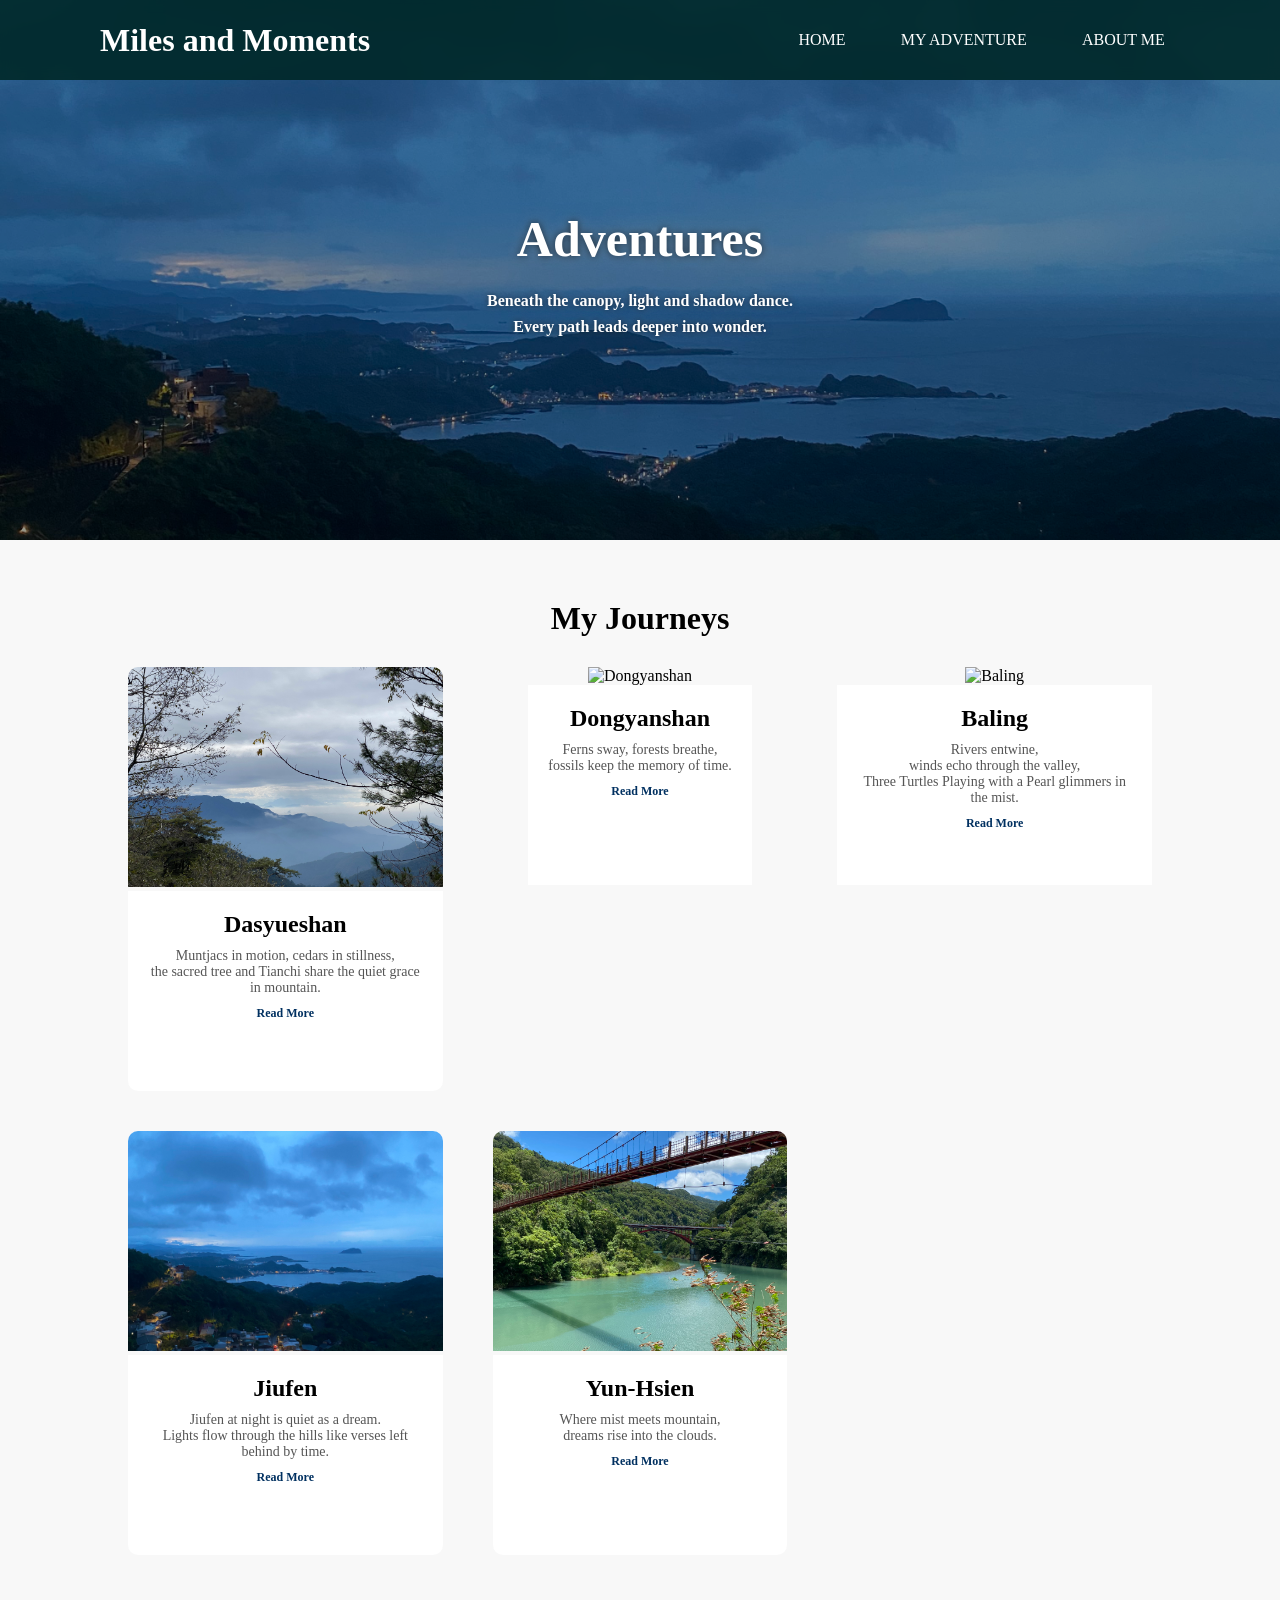
==== adventure.html @ c8caebe2 "initial commit" ====
<!DOCTYPE html>
<html lang="en">
<head>
    <meta charset="UTF-8">
    <meta name="viewport" content="width=device-width, initial-scale=1.0">
    <title>Miles and Moments</title>
    <link rel="stylesheet" href="style.css">
</head>
<body>
    <header>
    <h1>Miles and Moments</h1>
    <nav>
    <ul>
        <li><a href=index.html>HOME</a></li>
        <li><a href=adventure.html>MY ADVENTURE</a></li>
        <li><a href=about_me.html>ABOUT ME</a></li>
    </ul>
    </nav>
    </header>
    <main>
        <section class="adventure-hero", id="adventure-hero">
        <div class="bg-layer" id="bg1"></div>
        <div class="bg-layer" id="bg2"></div>
        <h2><strong>Adventures</strong></h2>
        <p><strong>
        Beneath the canopy, light and shadow dance.<br>
        Every path leads deeper into wonder.
        </strong></p>
        </section>

        <script>
        const hero = document.getElementById("adventure-hero");
        const images = [
        "image/2025-07-Jiufen-Wulai/IMG_1276.jpg",
        "image/2025-07-Jiufen-Wulai/IMG_1334.jpg",
        "image/2025-07-Jiufen-Wulai/IMG_1338.jpg",
        "image/NTOU/IMG_1942.jpg",
        "image/NTOU/IMG_8202.jpg",
        "image/2025-01-Dasyueshan/IMG_9898.jpg",
        "image/2025-01-Dasyueshan/IMG_9907.jpg",
        "image/2025-01-Dasyueshan/IMG_9917.jpg"
        ];

        const bg1 = document.getElementById("bg1");
        const bg2 = document.getElementById("bg2");

        let index = 0;
        let showingBg1 = true;

        bg1.style.backgroundImage = `url(${images[index]})`;

        setInterval(() => {
        index = (index + 1) % images.length;
        const nextImage = `url(${images[index]})`;

        if (showingBg1) {
            bg2.style.backgroundImage = nextImage;
            bg2.style.opacity = 1;
            bg1.style.opacity = 0;
        } else {
            bg1.style.backgroundImage = nextImage;
            bg1.style.opacity = 1;
            bg2.style.opacity = 0;
        }

        showingBg1 = !showingBg1;
        }, 4000);
        </script>

        <section class="adventure-gallery">
        <h2>My Journeys</h2>
        <div class="trip-grid">
            <!-- 1-1 -->
            <div class="trip-card">
                <img src="image/2025-01-Dasyueshan/IMG_0025.jpg" alt="Dasyueshan">
                <div class="trip-info">
                    <h3>Dasyueshan</h3>
                    <p>Muntjacs in motion, cedars in stillness, <br>
                    the sacred tree and Tianchi share the quiet grace in mountain.</p>
                    <a href="dasyueshan.html" class="read-more"><strong>Read More</strong></a>
                </div>
            </div>
            <!-- 1-2 -->
            <div class="trip-card">
                <img src="image\2025-04-Dongyanshan\IMG_0519.JPG" alt="Dongyanshan">
                <div class="trip-info">
                    <h3>Dongyanshan</h3>
                    <p>Ferns sway, forests breathe,<br>
                    fossils keep the memory of time.</p>
                    <a href="dongyanshan.html" class="read-more"><strong>Read More</strong></a>
                </div>
            </div>
            <!-- 1-3 -->
            <div class="trip-card">
                <img src="image\2025-05-Baling\IMG_0766.JPG" alt="Baling">
                <div class="trip-info">
                    <h3>Baling</h3>
                    <p>Rivers entwine, <br>winds echo through the valley,<br>
                    Three Turtles Playing with a Pearl glimmers in the mist.</p>
                    <a href="baling.html" class="read-more"><strong>Read More</strong></a>
                </div>
            </div>
            <!-- 2-1 -->
            <div class="trip-card">
                <img src="image/2025-07-Jiufen-Wulai/IMG_1276.jpg" alt="Jiufen">
                <div class="trip-info">
                    <h3>Jiufen</h3>
                    <p>Jiufen at night is quiet as a dream.<br>
                    Lights flow through the hills like verses left behind by time.</p>
                    <a href="jiufen.html" class="read-more"><strong>Read More</strong></a>
                </div>
            </div>
            <!-- 2-2 -->
            <div class="trip-card">
                <img src="image/2025-07-Jiufen-Wulai/IMG_1316.jpg" alt="Yun-Hsien">
                <div class="trip-info">
                    <h3>Yun-Hsien</h3>
                    <p>Where mist meets mountain,<br>
                    dreams rise into the clouds.</p>
                    <a href="yun-hsien.html" class="read-more"><strong>Read More</strong></a>
                </div>
            </div>

        </div>
        </section>

    </main>
</body>
</html>
---- style.css ----
*{
    font-family: "Playfair Display", "Noto Serif TC", serif;
    padding: 0;
    margin: 0;
}
header{
    background-color: rgba(0, 40, 40, 0.9);
    height: 80px;
    width: 100%;
    position: fixed;
    top: 0;
    z-index: 1000;
    backdrop-filter: blur(6px);
}
header a{
    color: white;
    text-decoration: none;
}
header a:hover{
    text-decoration: underline;
}
header li{
    display: inline;
    margin-right: 4vw;
}
header ul{
    position: absolute;
    right: 5vw;
    top: 0;
    line-height: 80px;
}
h1{
    color: white;
    position: absolute;
    left: 100px;
    top: 0;
    line-height: 80px;
}
.hero{
    position: relative;
    color: white;
    height: 100vh;
    background-image: url("image/2025-01-Dasyueshan/IMG_9913.jpg");
    background-repeat: no-repeat;
    background-size: cover;
    background-position: center;
    display: flex;
    flex-direction: column;
    align-items: center;
    justify-content: center;
    margin-top: 0;
    animation: zoomHero 10s ease-in-out infinite alternate;
}


.hero::before {
    content: "";
    position: absolute;
    top: 0;
    left: 0;
    width: 100%;
    height: 100%;
    background: rgba(0, 0, 0, 0.25);
    animation: lightPulse 4s ease-in-out infinite alternate;
    z-index: 1;
}

.hero h2, .hero p, .hero a {
    opacity: 0;
    transform: translateY(30px);
    animation: fadeInUp 1.2s ease-out forwards;
    z-index: 2;
    text-shadow: 2px 2px 8px rgba(0,0,0,0.7);
}

.hero h2{
    font-size: 60px;
    margin-top: 80px;
    position: relative;
    animation-delay: 0.2s;
}

.hero p{
    font-size: 20px;
    margin: 20px 0;
    line-height: 1.6em;
    position: relative;
    animation-delay: 0.7s;
}
.hero a{
    color: white;
    text-decoration: none;
    border: 2px solid;
    padding: 10px 20px;
    border-radius: 5px;
    position: relative;
    animation-delay: 1.1s;
}

.intro{
    position: relative;
    background-image: url("image/2025-01-Dasyueshan/IMG_9911.jpg");
    background-repeat: no-repeat;
    background-size: cover;
    background-position: center;

    height: 200px;
    display: flex;
    flex-direction: column;
    align-items: center;
    justify-content: center;
}
.intro::before {
    content: "";
    position: absolute;
    top: 0;
    left: 0;
    width: 100%;
    height: 100%;
    background: rgba(255, 255, 255, 0.25);
    z-index: 1;
}
.intro h2{
    color: black;
    font-size: 50px;
    margin-top: 20px;
    position: relative;
    z-index: 2;
}
.intro p{
    color: #272727;
    font-size: 16px;
    margin: 10px 0;
    line-height: 1.6em;
    position: relative;
    z-index: 2;
}


.gallery{
    background-color: #003E3E;
    padding: 100px 60px 80px 60px;
    text-align: center;
}
.gallery h2{
    color: white;
    font-size: 30px;
    margin-bottom: 30px;
}
.gallery-container {
    display: flex;
    justify-content: space-between;
    flex-wrap: wrap;
    align-items: flex-start;
}
.gallery-container div{
    display: flex;
    flex-direction: column;
    align-items: center;
    justify-content: center;
    width: 340px;
}
.gallery-container img{
    width: 100%;
    border-radius: 10px;
    transition: transform 0.4s ease, box-shadow 0.3s;
}

.gallery-container img:hover {
    transform: scale(1.05);
    box-shadow: 0 8px 16px rgba(0,0,0,0.3);
}
.gallery-container h3{
    color: white;
    font-size: 24px;
    margin: 14px;
}
.gallery-subtitle {
    display: block;
    font-size: 12px;
    margin: 8px;
    font-weight: normal;
}
.gallery-container p{
    color: #E8FFF5;
    font-size: 14px;
    line-height: 1.6em;
    margin-bottom: 8px;
}

footer{
    background-color: black;
    font-size: 14px;
    color: #b7b7b7;
    height: 60px;
    display: flex;
    align-items: center;
    justify-content: center;
}
/* adventure-hero */
.adventure-hero{
    position: relative;
    background-image: url("image/2025-07-Jiufen-Wulai/IMG_1276.jpg");
    background-repeat: no-repeat;
    background-size: cover;
    background-position: center;
    height: 60vh;
    display: flex;
    flex-direction: column;
    align-items: center;
    justify-content: center;
    text-shadow: 2px 2px 8px rgba(0,0,0,0.7);
}

.adventure-hero::before {
    content: "";
    position: absolute;
    top: 0;
    left: 0;
    width: 100%;
    height: 100%;
    background: rgba(0, 0, 0, 0.4);
    z-index: 1;
}
.adventure-hero h2, .adventure-hero p {
    position: relative;
    z-index: 3;
    color: white;
    text-align: center;
    margin: 10px;
}
.adventure-hero h2{
    color: white;
    font-size: 50px;
    margin-top: 20px;
    position: relative;
    z-index: 2;
    text-shadow:
    0 0 8px rgba(0, 0, 0, 0.7),
    0 0 15px rgba(255, 255, 255, 0.3);
}
.adventure-hero p{
    color: white;
    font-size: 16px;
    margin: 10px 0;
    line-height: 1.6em;
    position: relative;
    text-align: center;
    z-index: 2;
    text-shadow:
    0 0 6px rgba(0, 0, 0, 0.7),
    0 0 12px rgba(210, 233, 255, 0.3);
}


.bg-layer {
    position: absolute;
    top: 0;
    left: 0;
    width: 100%;
    height: 100%;
    background-size: cover;
    background-position: center;
    transition: opacity 1.5s ease-in-out;
}
/* original state */
#bg1 { opacity: 1; } 
#bg2 { opacity: 0; }
/* adventure-gallery */
.adventure-gallery {
    padding: 60px 10%;
    background-color: #f8f8f8;
    text-align: center;
    }

.adventure-gallery h2 {
    font-size: 2rem;
    margin-bottom: 30px;
}

.trip-grid {
    display: grid;
    grid-template-columns: repeat(3, 1fr);
    gap: 40px;
    justify-items: center;
}

.trip-card {
    position: relative;
    display: block;
    overflow: hidden;
    border-radius: 10px;
    text-decoration: none;
    color: inherit;
    transition: transform 0.3s ease;
}

.trip-card img {
    width: 100%;
    height: 220px;
    object-fit: cover;
    transition: transform 0.5s ease;
}

.trip-card:hover {
    transform: scale(1.05);
}

.trip-info {
    background: white;
    padding: 20px;
    text-align: center;
    height: 160px;
}

.trip-info h3 {
    margin: 0 0 10px;
    font-size: 24px;
}

.trip-info p {
    margin: 0;
    font-size: 14px;
    color: #555;
}

.read-more{
    display: inline-block;
    color: #003060;
    position: relative;
    font-size: 12px;
    margin: 10px;
    text-decoration: none;
}
.read-more::after {
    content: " →";
    position: absolute;
    opacity: 0;
    transform: translateX(-10px);
    transition: all 0.3s ease;
}
.read-more:hover::after {
    opacity: 1;
    transform: translateX(3px);

}

/* trip-info */
.trip-intro{
    display: flex;
    flex-direction: column;
    justify-content: center;
    align-items: center;
}
.trip-intro h2{
    font-size: 60px;
    margin-top: 40px;
    position: relative;
    text-align: center;
}
.subtitle {
    display: block;
    font-size: 30px;
    text-align: center;
    font-weight: normal;
}
.trip-date {
    display: block;
    font-size: 12px;
    color: #2e2e2e;
    text-align: center;
}

.trip-intro p{
    font-size: 20px;
    margin: 20px 0;
    line-height: 1.6em;
    position: relative;
    text-align: center;
}
.official-site{
    display: inline-block;
    color: #003060;
    position: relative;
    font-size: 16px;
    margin: 10px;
    text-decoration: none;
}
.official-site::after {
    content: " →";
    position: absolute;
    opacity: 0;
    transform: translateX(-10px);
    transition: all 0.3s ease;
}
.official-site:hover::after {
    opacity: 1;
    transform: translateX(3px);

}
/* photo-gallery */
.photo-gallery{
    display: grid;
    grid-template-columns: repeat(auto-fit, minmax(320px, 1fr));
    gap: 30px;
    padding: 60px 80px;
    background-color: #FDFFFF;
}
.photo-card{
    position: relative;
    display: block;
    overflow: hidden;
    border-radius: 5px;
}
.photo-card img {
    display: block;
    width: 100%;
    height: 220px;
    object-fit: cover;
    transition: transform 0.5s ease, filter 0.5s ease;
    transform-origin: center center;
    will-change: transform;
}
.photo-card:hover img {
    transform-origin: center center;
    transform: scale(1.08);
    filter: brightness(60%);
}
.photo-overlay {
    position: absolute;
    inset: 0;
    width: 100%;
    height: 100%;
    display: flex;
    flex-direction: column;
    justify-content: center;
    align-items: center;
    text-align: center;
    color: white;
    opacity: 0;
    transition: opacity 0.5s ease;
    background: rgba(0, 0, 0, 0.3);
    z-index: 2;
}

.photo-card:hover .photo-overlay {
    opacity: 1;
}

.trip-video {
    display: flex;
    justify-content: center;
    align-items: center;
    margin: 60px 100px;
    background-color: white;
}

.video-container {
    position: relative;
    width: 100%;
    max-width: 800px;
    aspect-ratio: 16 / 9;
    background-color: white;
    border-radius: 12px;
    overflow: hidden;
    box-shadow: 0 4px 20px rgba(0, 0, 0, 0.1);
}

.video-container iframe {
    position: absolute;
    top: 0;
    left: 0;
    width: 100%;
    height: 100%;
    border: none;
}

.about-me-intro{
    position: relative;
    display: flex;
    flex-direction: column;
    align-items: center;
    justify-content: center;
    margin: 40px 80px;
}
.about-me-intro h3{
    margin: 20px 10px 0px 0px;
    font-size: 24px;
}

.about-me-intro p{
    color: #272727;
    margin: 10px;
    font-size: 16px;
    text-align: center;
    line-height: 1.6em;
}

.github-link {
    margin-top: 12px;
    color: #ddd;
    font-size: 14px;
}
.github-link a {
    color: #003060;
    text-decoration: none;
    font-weight: bold;
}
.github-link a:hover {
    text-decoration: underline;
}

@media (max-width: 900px) {
    .grid {
        grid-template-columns: repeat(2, 1fr);
    }
}

@media (max-width: 600px) {
    .grid {
        grid-template-columns: 1fr;
    }
}
@keyframes zoomHero {
    from { background-size: 100%; }
    to { background-size: 105%; }
}
@keyframes lightPulse {
    0%   { background: rgba(0, 0, 0, 0.15); }
    50%  { background: rgba(0, 0, 0, 0.3); }
    100% { background: rgba(0, 0, 0, 0.15); }
}
@keyframes fadeInUp {
    from { opacity: 0; transform: translateY(30px); }
    to { opacity: 1; transform: translateY(0); }
}
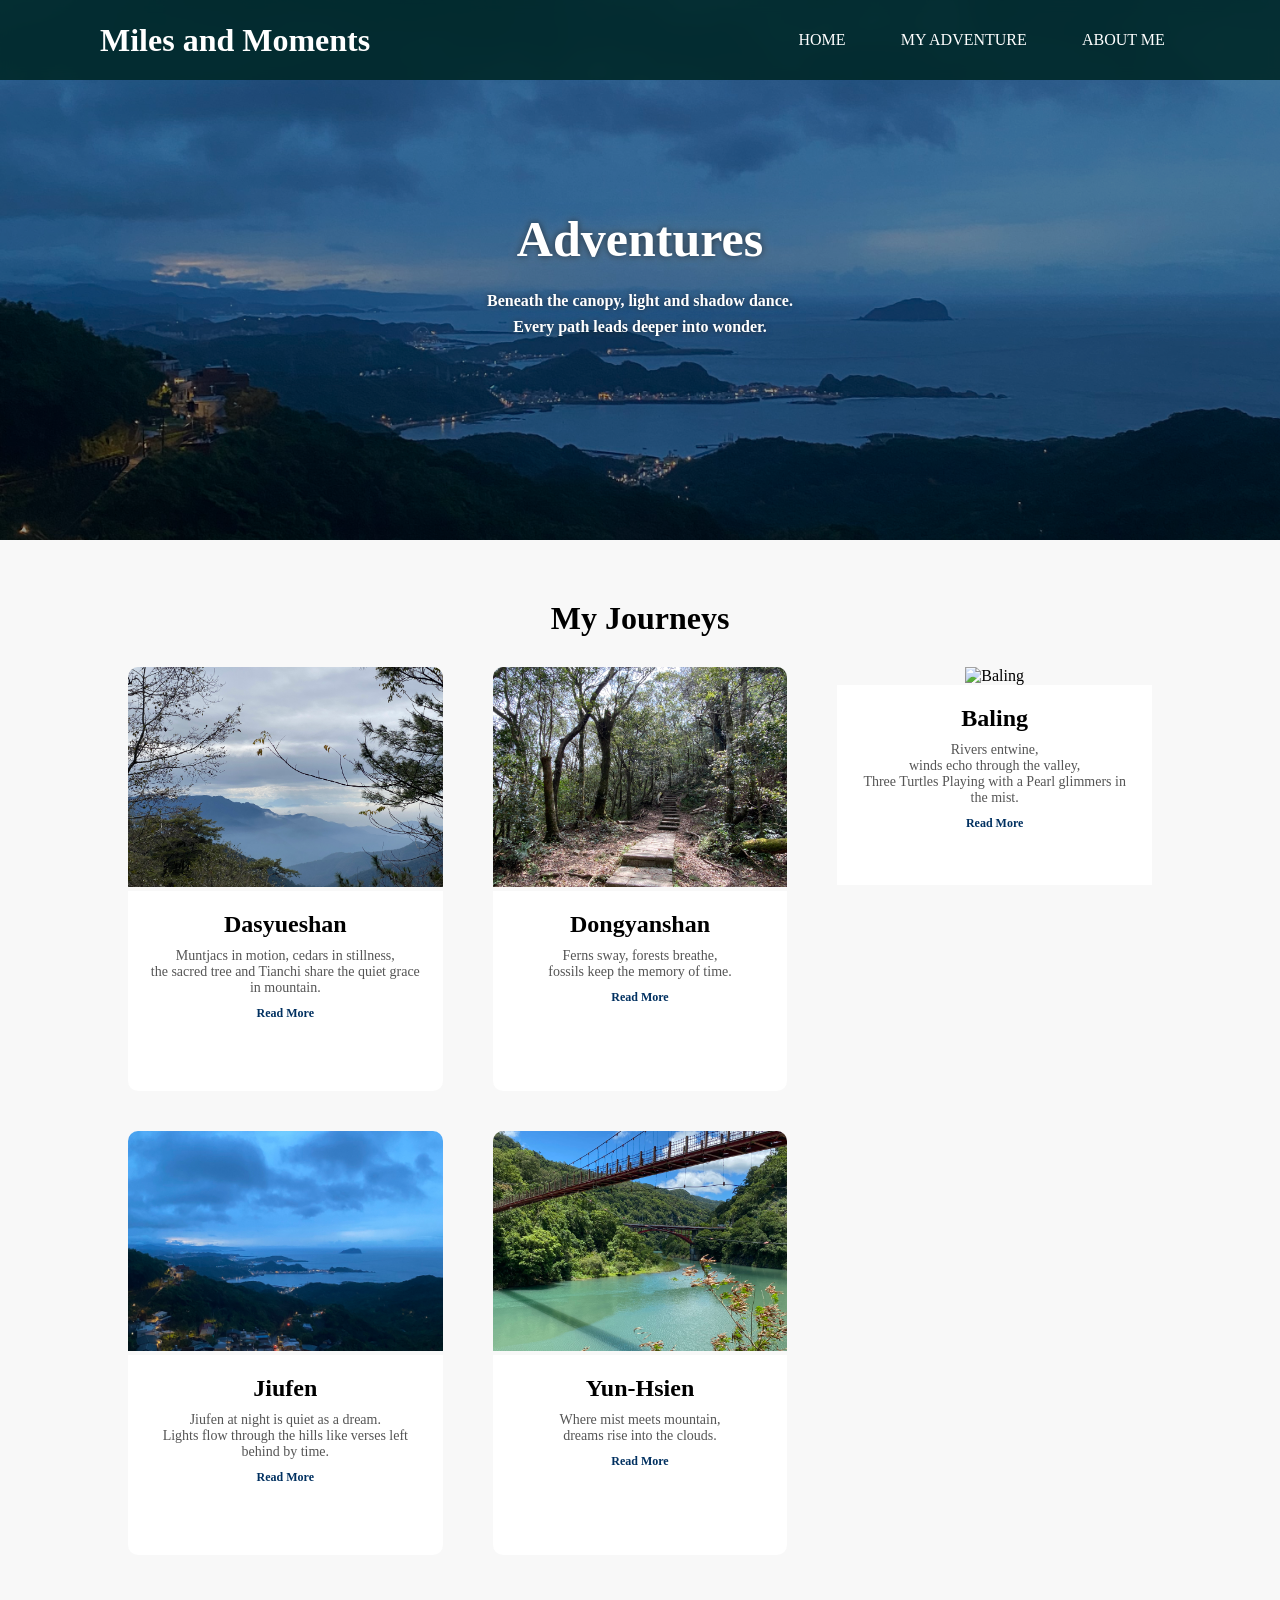
==== commit 505ecad7: "fix filename" ====
--- a/adventure.html
+++ b/adventure.html
@@ -82,7 +82,7 @@
             </div>
             <!-- 1-2 -->
             <div class="trip-card">
-                <img src="image\2025-04-Dongyanshan\IMG_0519.JPG" alt="Dongyanshan">
+                <img src="image\2025-04-Dongyanshan\IMG_0519.jpg" alt="Dongyanshan">
                 <div class="trip-info">
                     <h3>Dongyanshan</h3>
                     <p>Ferns sway, forests breathe,<br>
@@ -92,7 +92,7 @@
             </div>
             <!-- 1-3 -->
             <div class="trip-card">
-                <img src="image\2025-05-Baling\IMG_0766.JPG" alt="Baling">
+                <img src="image\2025-05-Baling\IMG_0766.jpg" alt="Baling">
                 <div class="trip-info">
                     <h3>Baling</h3>
                     <p>Rivers entwine, <br>winds echo through the valley,<br>
